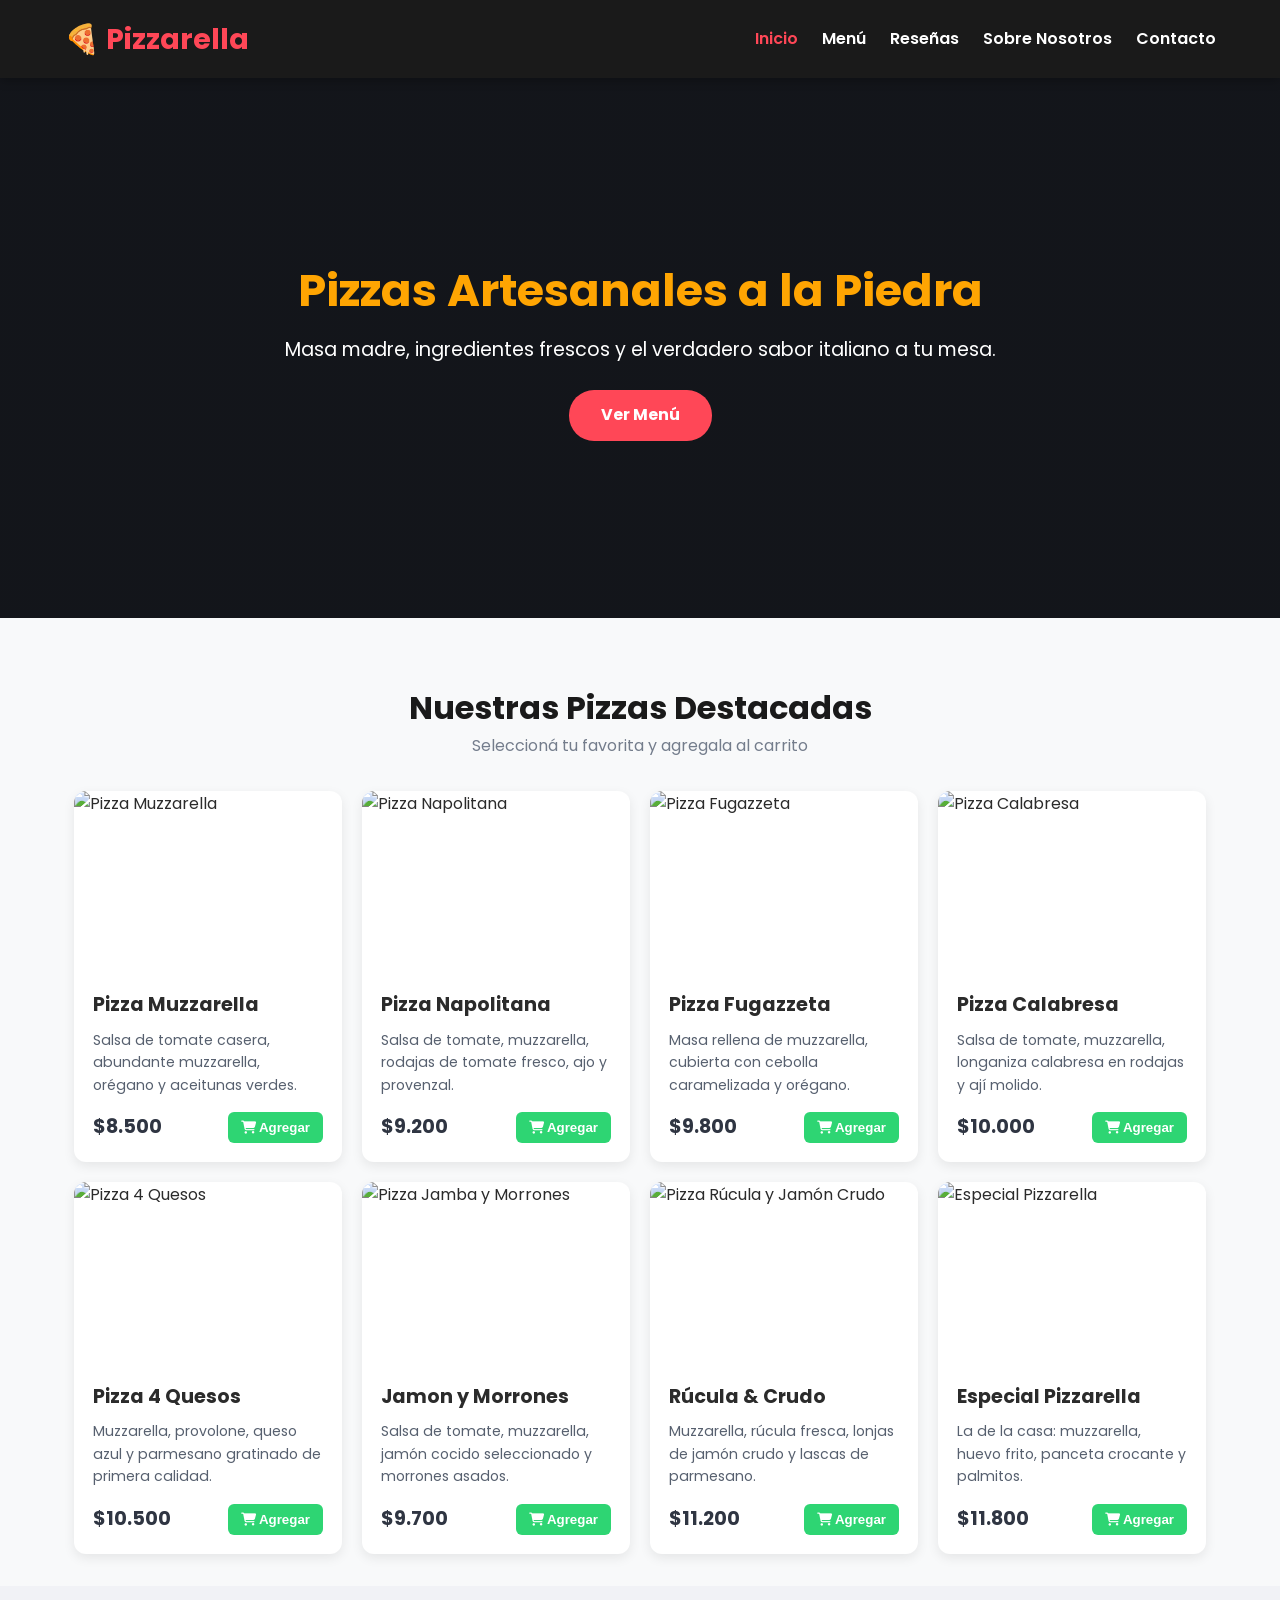
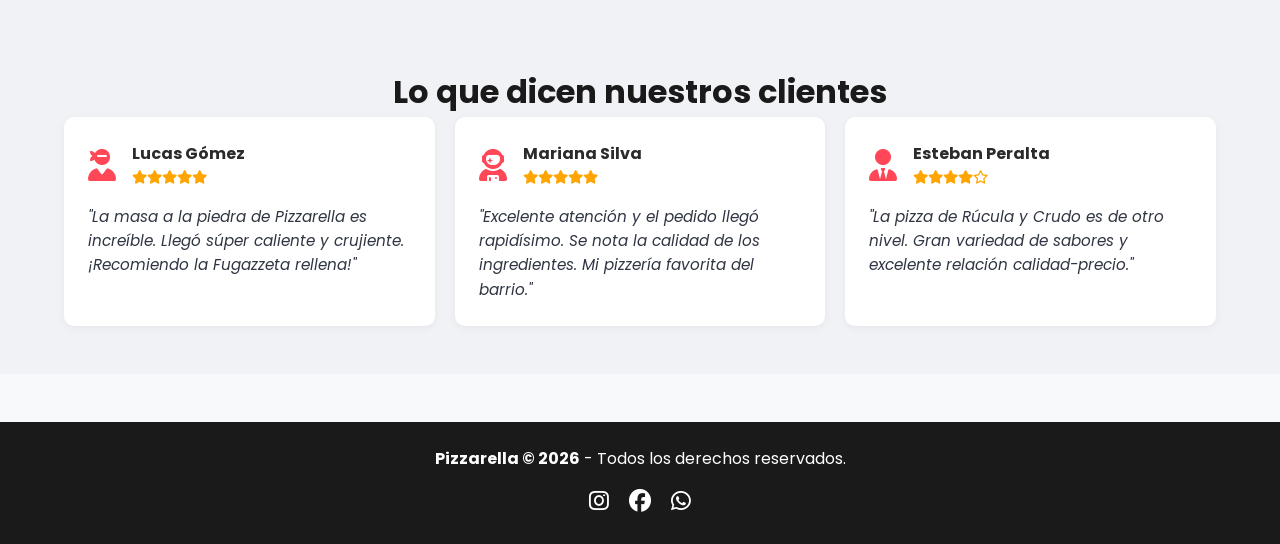
==== index.html @ 5d42120d "maquetado web e-commerce Pizzarella para Pre-Entrega Implementación de estructura principal, estilos" ====
<!doctype html>
<html lang="es">
  <head>
    <meta charset="UTF-8" />
    <meta name="viewport" content="width=device-width, initial-scale=1.0" />
    <title>Pizzarella | Las mejores pizzas artesanales</title>

    <!-- FUENTES DE GOOGLE FONTS -->
    <link rel="preconnect" href="https://fonts.googleapis.com" />
    <link rel="preconnect" href="https://fonts.gstatic.com" crossorigin />
    <link
      href="https://fonts.googleapis.com/css2?family=Poppins:wght@300;400;600;700&display=swap"
      rel="stylesheet"
    />

    <!-- ICONOS DE FONT AWESOME -->
    <link
      rel="stylesheet"
      href="https://cdnjs.cloudflare.com/ajax/libs/font-awesome/6.4.0/css/all.min.css"
    />

    <!-- ARCHIVO CSS EXTERNO -->
    <link rel="stylesheet" href="css/styles.css" />
  </head>
  <body>
    <!-- ========================================== -->
    <!-- ENCABEZADO Y NAVEGACIÓN PRINCIPAL          -->
    <!-- ========================================== -->
    <header class="header">
      <div class="header__logo-container">
        <a href="index.html" class="header__logo">🍕 Pizzarella</a>
      </div>
      <nav class="nav">
        <ul class="nav__list">
          <li class="nav__item">
            <a href="index.html" class="nav__link active">Inicio</a>
          </li>
          <li class="nav__item"><a href="#menu" class="nav__link">Menú</a></li>
          <li class="nav__item">
            <a href="#resenas" class="nav__link">Reseñas</a>
          </li>
          <li class="nav__item">
            <a href="pages/sobreNosotros.html" class="nav__link"
              >Sobre Nosotros</a
            >
          </li>
          <li class="nav__item">
            <a href="pages/contacto.html" class="nav__link">Contacto</a>
          </li>
        </ul>
      </nav>
    </header>

    <!-- ========================================== -->
    <!-- SECCIÓN HERO / SECCIÓN DE BIENVENIDA       -->
    <!-- ========================================== -->
    <section class="hero">
      <div class="hero__content">
        <h1 class="hero__title">Pizzas Artesanales a la Piedra</h1>
        <p class="hero__subtitle">
          Masa madre, ingredientes frescos y el verdadero sabor italiano a tu
          mesa.
        </p>
        <a href="#menu" class="hero__btn">Ver Menú</a>
      </div>
    </section>

    <!-- ========================================== -->
    <!-- SECCIÓN CONTENIDO PRINCIPAL (MAIN)        -->
    <!-- ========================================== -->
    <main>
      <!-- SECCIÓN PRODUCTOS (FLEXBOX - 4 POR FILA EN DESKTOP) -->
      <section class="productos" id="menu">
        <h2 class="section-title">Nuestras Pizzas Destacadas</h2>
        <p class="section-subtitle">
          Seleccioná tu favorita y agregala al carrito
        </p>

        <div class="productos__container">
          <!-- CARD 1 -->
          <article class="card-producto">
            <img
              src="img/img1.jpg"
              alt="Pizza Muzzarella"
              class="card-producto__img"
            />
            <div class="card-producto__body">
              <h3 class="card-producto__titulo">Pizza Muzzarella</h3>
              <p class="card-producto__descripcion">
                Salsa de tomate casera, abundante muzzarella, orégano y
                aceitunas verdes.
              </p>
              <div class="card-producto__footer">
                <span class="card-producto__precio">$8.500</span>
                <button class="card-producto__btn">
                  <i class="fa-solid fa-cart-shopping"></i> Agregar
                </button>
              </div>
            </div>
          </article>

          <!-- CARD 2 -->
          <article class="card-producto">
            <img
              src="img/img2.jpg"
              alt="Pizza Napolitana"
              class="card-producto__img"
            />
            <div class="card-producto__body">
              <h3 class="card-producto__titulo">Pizza Napolitana</h3>
              <p class="card-producto__descripcion">
                Salsa de tomate, muzzarella, rodajas de tomate fresco, ajo y
                provenzal.
              </p>
              <div class="card-producto__footer">
                <span class="card-producto__precio">$9.200</span>
                <button class="card-producto__btn">
                  <i class="fa-solid fa-cart-shopping"></i> Agregar
                </button>
              </div>
            </div>
          </article>

          <!-- CARD 3 -->
          <article class="card-producto">
            <img
              src="img/img3.jpg"
              alt="Pizza Fugazzeta"
              class="card-producto__img"
            />
            <div class="card-producto__body">
              <h3 class="card-producto__titulo">Pizza Fugazzeta</h3>
              <p class="card-producto__descripcion">
                Masa rellena de muzzarella, cubierta con cebolla caramelizada y
                orégano.
              </p>
              <div class="card-producto__footer">
                <span class="card-producto__precio">$9.800</span>
                <button class="card-producto__btn">
                  <i class="fa-solid fa-cart-shopping"></i> Agregar
                </button>
              </div>
            </div>
          </article>

          <!-- CARD 4 -->
          <article class="card-producto">
            <img
              src="img/img4.jpg"
              alt="Pizza Calabresa"
              class="card-producto__img"
            />
            <div class="card-producto__body">
              <h3 class="card-producto__titulo">Pizza Calabresa</h3>
              <p class="card-producto__descripcion">
                Salsa de tomate, muzzarella, longaniza calabresa en rodajas y
                ají molido.
              </p>
              <div class="card-producto__footer">
                <span class="card-producto__precio">$10.000</span>
                <button class="card-producto__btn">
                  <i class="fa-solid fa-cart-shopping"></i> Agregar
                </button>
              </div>
            </div>
          </article>

          <!-- CARD 5 -->
          <article class="card-producto">
            <img
              src="img/img5.jpg"
              alt="Pizza 4 Quesos"
              class="card-producto__img"
            />
            <div class="card-producto__body">
              <h3 class="card-producto__titulo">Pizza 4 Quesos</h3>
              <p class="card-producto__descripcion">
                Muzzarella, provolone, queso azul y parmesano gratinado de
                primera calidad.
              </p>
              <div class="card-producto__footer">
                <span class="card-producto__precio">$10.500</span>
                <button class="card-producto__btn">
                  <i class="fa-solid fa-cart-shopping"></i> Agregar
                </button>
              </div>
            </div>
          </article>

          <!-- CARD 6 -->
          <article class="card-producto">
            <img
              src="img/img6.jpg"
              alt="Pizza Jamba y Morrones"
              class="card-producto__img"
            />
            <div class="card-producto__body">
              <h3 class="card-producto__titulo">Jamon y Morrones</h3>
              <p class="card-producto__descripcion">
                Salsa de tomate, muzzarella, jamón cocido seleccionado y
                morrones asados.
              </p>
              <div class="card-producto__footer">
                <span class="card-producto__precio">$9.700</span>
                <button class="card-producto__btn">
                  <i class="fa-solid fa-cart-shopping"></i> Agregar
                </button>
              </div>
            </div>
          </article>

          <!-- CARD 7 -->
          <article class="card-producto">
            <img
              src="img/img7.jpg"
              alt="Pizza Rúcula y Jamón Crudo"
              class="card-producto__img"
            />
            <div class="card-producto__body">
              <h3 class="card-producto__titulo">Rúcula & Crudo</h3>
              <p class="card-producto__descripcion">
                Muzzarella, rúcula fresca, lonjas de jamón crudo y lascas de
                parmesano.
              </p>
              <div class="card-producto__footer">
                <span class="card-producto__precio">$11.200</span>
                <button class="card-producto__btn">
                  <i class="fa-solid fa-cart-shopping"></i> Agregar
                </button>
              </div>
            </div>
          </article>

          <!-- CARD 8 -->
          <article class="card-producto">
            <img
              src="img/img8.jpg"
              alt="Especial Pizzarella"
              class="card-producto__img"
            />
            <div class="card-producto__body">
              <h3 class="card-producto__titulo">Especial Pizzarella</h3>
              <p class="card-producto__descripcion">
                La de la casa: muzzarella, huevo frito, panceta crocante y
                palmitos.
              </p>
              <div class="card-producto__footer">
                <span class="card-producto__precio">$11.800</span>
                <button class="card-producto__btn">
                  <i class="fa-solid fa-cart-shopping"></i> Agregar
                </button>
              </div>
            </div>
          </article>
        </div>
      </section>

      <!-- SECCIÓN RESEÑAS (CSS GRID) -->
      <section class="resenas" id="resenas">
        <h2 class="section-title">Lo que dicen nuestros clientes</h2>
        <div class="resenas__grid">
          <article class="card-resena">
            <div class="card-resena__header">
              <i class="fa-solid fa-user-ninja card-resena__avatar"></i>
              <div>
                <h4>Lucas Gómez</h4>
                <div class="card-resena__stars">
                  <i class="fa-solid fa-star"></i
                  ><i class="fa-solid fa-star"></i
                  ><i class="fa-solid fa-star"></i
                  ><i class="fa-solid fa-star"></i
                  ><i class="fa-solid fa-star"></i>
                </div>
              </div>
            </div>
            <p class="card-resena__texto">
              "La masa a la piedra de Pizzarella es increíble. Llegó súper
              caliente y crujiente. ¡Recomiendo la Fugazzeta rellena!"
            </p>
          </article>

          <article class="card-resena">
            <div class="card-resena__header">
              <i class="fa-solid fa-user-astronaut card-resena__avatar"></i>
              <div>
                <h4>Mariana Silva</h4>
                <div class="card-resena__stars">
                  <i class="fa-solid fa-star"></i
                  ><i class="fa-solid fa-star"></i
                  ><i class="fa-solid fa-star"></i
                  ><i class="fa-solid fa-star"></i
                  ><i class="fa-solid fa-star"></i>
                </div>
              </div>
            </div>
            <p class="card-resena__texto">
              "Excelente atención y el pedido llegó rapidísimo. Se nota la
              calidad de los ingredientes. Mi pizzería favorita del barrio."
            </p>
          </article>

          <article class="card-resena">
            <div class="card-resena__header">
              <i class="fa-solid fa-user-tie card-resena__avatar"></i>
              <div>
                <h4>Esteban Peralta</h4>
                <div class="card-resena__stars">
                  <i class="fa-solid fa-star"></i
                  ><i class="fa-solid fa-star"></i
                  ><i class="fa-solid fa-star"></i
                  ><i class="fa-solid fa-star"></i
                  ><i class="fa-regular fa-star"></i>
                </div>
              </div>
            </div>
            <p class="card-resena__texto">
              "La pizza de Rúcula y Crudo es de otro nivel. Gran variedad de
              sabores y excelente relación calidad-precio."
            </p>
          </article>
        </div>
      </section>
    </main>

    <!-- ========================================== -->
    <!-- PIE DE PÁGINA (FOOTER)                     -->
    <!-- ========================================== -->
    <footer class="footer">
      <div class="footer__content">
        <p>
          <strong>Pizzarella &copy; 2026</strong> - Todos los derechos
          reservados.
        </p>
        <div class="footer__socials">
          <a href="#"><i class="fa-brands fa-instagram"></i></a>
          <a href="#"><i class="fa-brands fa-facebook"></i></a>
          <a href="#"><i class="fa-brands fa-whatsapp"></i></a>
        </div>
      </div>
    </footer>

    <script src="js/script.js"></script>
  </body>
</html>
---- css/styles.css ----
/* ========================================================================== 
   1. RESET Y CONFIGURACIÓN GENERAL (CLASE 3 Y 4) 
   ========================================================================== */
* {
  margin: 0;
  padding: 0;
  box-sizing: border-box; /* Incluye padding y border en el tamaño total */
}

body {
  font-family: "Poppins", sans-serif;
  background-color: #f8f9fa;
  color: #2b2b2b;
  line-height: 1.6;
}

/* ========================================================================== 
   2. ENCABEZADO Y BARRA DE NAVEGACIÓN - FLEXBOX (CLASE 6) 
   ========================================================================== */
.header {
  background-color: #1a1a1a;
  display: flex; /* Flexbox para alinear logo y menú en la misma fila */
  justify-content: space-between; /* Logo a la izquierda, menú a la derecha */
  align-items: center; /* Alineación vertical al centro */
  padding: 1rem 5%;
  position: sticky; /* Cabecera fija al hacer scroll (Clase 5) */
  top: 0;
  z-index: 1000;
  box-shadow: 0 2px 10px rgba(0, 0, 0, 0.3);
}

.header__logo {
  color: #ff4757;
  font-size: 1.8rem;
  font-weight: 700;
  text-decoration: none;
}

.nav__list {
  display: flex; /* Flexbox para alinear los ítems de lista horizontalmente */
  list-style: none; /* Quita los puntos/viñetas por defecto */
  gap: 1.5rem; /* Espaciado uniforme entre botones */
}

.nav__link {
  color: #ffffff;
  text-decoration: none; /* Quita el subrayado de los enlaces */
  font-weight: 600;
  white-space: nowrap; /* Evita que el texto de enlaces largos se parta en dos renglones */
  transition: color 0.3s ease;
}

.nav__link:hover,
.nav__link.active {
  color: #ff4757; /* Cambia de color al pasar el cursor o al estar activo */
}

/* ========================================================================== 
   3. SECCIÓN HERO / BANNER PRINCIPAL (CLASE 5 Y 6) 
   ========================================================================== */
.hero {
  background: linear-gradient(rgba(0, 0, 0, 0.6), rgba(0, 0, 0, 0.6)), #2f3542;
  height: 60vh;
  display: flex;
  justify-content: center;
  align-items: center;
  text-align: center;
  color: #ffffff;
  padding: 0 1rem;
}

.hero__title {
  font-size: 2.8rem;
  color: #ffa502;
  margin-bottom: 0.5rem;
}

.hero__subtitle {
  font-size: 1.2rem;
  margin-bottom: 1.5rem;
}

.hero__btn {
  display: inline-block;
  background-color: #ff4757;
  color: #ffffff;
  padding: 0.8rem 2rem;
  text-decoration: none;
  border-radius: 25px;
  font-weight: bold;
  transition: background 0.3s ease;
}

.hero__btn:hover {
  background-color: #e84118;
}

/* ========================================================================== 
   4. TÍTULOS Y CONTENEDORES GENERALES 
   ========================================================================== */
.section-title {
  text-align: center;
  font-size: 2rem;
  color: #1a1a1a;
  margin-top: 2rem;
}

.section-subtitle {
  text-align: center;
  color: #747d8c;
  margin-bottom: 2rem;
}

.page-container {
  max-width: 1200px;
  margin: 2rem auto;
  padding: 0 1rem;
}

/* ========================================================================== 
   5. SECCIÓN PRODUCTOS - FLEXBOX 4 CARDS POR FILA EN DESKTOP (CLASE 6) 
   ========================================================================== */
.productos {
  padding: 2rem 5%;
}

.productos__container {
  display: flex;
  flex-wrap: wrap; /* Permite que las tarjetas bajen si no entran en la fila */
  gap: 20px;
  justify-content: center;
}

.card-producto {
  background-color: #ffffff;
  border-radius: 12px;
  overflow: hidden;
  box-shadow: 0 4px 12px rgba(0, 0, 0, 0.08);
  display: flex;
  flex-direction: column; /* Cálculo para mostrar exactamente 4 elementos por fila restando los gaps */
  flex: 1 1 calc(25% - 20px);
  max-width: calc(25% - 20px);
  transition: transform 0.3s ease;
}

.card-producto:hover {
  transform: translateY(-5px);
}

.card-producto__img {
  width: 100%;
  height: 180px;
  object-fit: cover;
}

.card-producto__body {
  padding: 1.2rem;
  display: flex;
  flex-direction: column;
  flex-grow: 1;
}

.card-producto__titulo {
  font-size: 1.2rem;
  margin-bottom: 0.5rem;
}

.card-producto__descripcion {
  font-size: 0.88rem;
  color: #57606f;
  margin-bottom: 1rem;
  flex-grow: 1;
}

.card-producto__footer {
  display: flex;
  justify-content: space-between;
  align-items: center;
}

.card-producto__precio {
  font-size: 1.2rem;
  font-weight: 700;
  color: #2f3542;
}

.card-producto__btn {
  background-color: #2ed573;
  color: #ffffff;
  border: none;
  padding: 0.5rem 0.8rem;
  border-radius: 6px;
  cursor: pointer;
  font-weight: 600;
  transition: background 0.3s ease;
}

.card-producto__btn:hover {
  background-color: #26af5f;
}

/* ========================================================================== 
   6. SECCIÓN RESEÑAS - CSS GRID (CLASE 6) 
   ========================================================================== */
.resenas {
  background-color: #f1f2f6;
  padding: 3rem 5%;
}

.resenas__grid {
  display: grid;
  grid-template-columns: repeat(3, 1fr); /* 3 columnas de igual ancho */
  gap: 20px;
  max-width: 1200px;
  margin: 0 auto;
}

.card-resena {
  background-color: #ffffff;
  padding: 1.5rem;
  border-radius: 10px;
  box-shadow: 0 2px 8px rgba(0, 0, 0, 0.05);
}

.card-resena__header {
  display: flex;
  align-items: center;
  gap: 1rem;
  margin-bottom: 1rem;
}

.card-resena__avatar {
  font-size: 2rem;
  color: #ff4757;
}

.card-resena__stars {
  color: #ffa502;
  font-size: 0.85rem;
}

.card-resena__texto {
  font-style: italic;
  font-size: 0.95rem;
  color: #2f3542;
}

/* ========================================================================== 
   7. FORMULARIO Y UBICACIÓN (CLASE 4) 
   ========================================================================== */
.contacto__form {
  background: #ffffff;
  padding: 2rem;
  border-radius: 12px;
  max-width: 600px;
  margin: 0 auto 2rem auto;
  box-shadow: 0 4px 15px rgba(0, 0, 0, 0.05);
}

.form-group {
  margin-bottom: 1.2rem;
}

.form-group label {
  display: block;
  margin-bottom: 0.4rem;
  font-weight: 600;
}

.form-group input,
.form-group textarea {
  width: 100%;
  padding: 0.8rem;
  border: 1px solid #ced6e0;
  border-radius: 6px;
  font-family: inherit;
}

.btn-submit {
  background-color: #ff4757;
  color: #ffffff;
  border: none;
  width: 100%;
  padding: 0.9rem;
  border-radius: 6px;
  font-size: 1rem;
  font-weight: bold;
  cursor: pointer;
}

.ubicacion {
  text-align: center;
  margin-top: 2rem;
}

/* ========================================================================== 
   8. SOBRE NOSOTROS Y MULTIMEDIA (CLASE 2 Y 6) 
   ========================================================================== */
.historia__grid {
  display: flex;
  gap: 20px;
  margin-top: 2rem;
}

.card-info {
  background: #ffffff;
  padding: 1.5rem;
  border-radius: 8px;
  text-align: center;
  flex: 1;
  box-shadow: 0 2px 8px rgba(0, 0, 0, 0.05);
}

.card-info__icon {
  font-size: 2rem;
  color: #ffa502;
  margin-bottom: 0.5rem;
}

.video-wrapper {
  display: flex;
  justify-content: center;
  margin-top: 1.5rem;
}

/* ========================================================================== 
   9. PIE DE PÁGINA (FOOTER) (CLASE 1 Y 3) 
   ========================================================================== */
.footer {
  background-color: #1a1a1a;
  color: #ffffff;
  text-align: center;
  padding: 1.5rem;
  margin-top: 3rem;
}

.footer__socials {
  margin-top: 0.8rem;
}

.footer__socials a {
  color: #ffffff;
  font-size: 1.4rem;
  margin: 0 0.5rem;
  transition: color 0.3s;
}

.footer__socials a:hover {
  color: #ff4757;
}

/* ========================================================================== 
   10. MEDIA QUERIES - DISEÑO RESPONSIVO (CLASE 7) 
   ========================================================================== */

/* Tablets / Pantallas medianas (hasta 992px) */
@media (max-width: 992px) {
  .card-producto {
    flex: 1 1 calc(50% - 20px); /* 2 cards por fila */
    max-width: calc(50% - 20px);
  }

  .resenas__grid {
    grid-template-columns: repeat(2, 1fr); /* 2 columnas en reseñas */
  }

  .historia__grid {
    flex-direction: column;
  }
}

/* Celulares / Pantallas pequeñas (hasta 600px) - CORREGIDO */
@media (max-width: 600px) {
  /* El header cambia de fila a columna */
  .header {
    flex-direction: column;
    gap: 1rem;
    padding: 1rem;
  }

  /* La lista del menú se ordena verticalmente centrada */
  .nav__list {
    flex-direction: column;
    align-items: center;
    gap: 0.8rem;
  }

  .hero__title {
    font-size: 2rem;
  }

  /* Cards a 1 por fila llenando el ancho */
  .card-producto {
    flex: 1 1 100%;
    max-width: 100%;
  }

  /* Reseñas a 1 columna */
  .resenas__grid {
    grid-template-columns: 1fr;
  }

  /* Ajuste responsivo de video/iframe */
  .video-wrapper iframe {
    width: 100%;
    height: 220px;
  }
}
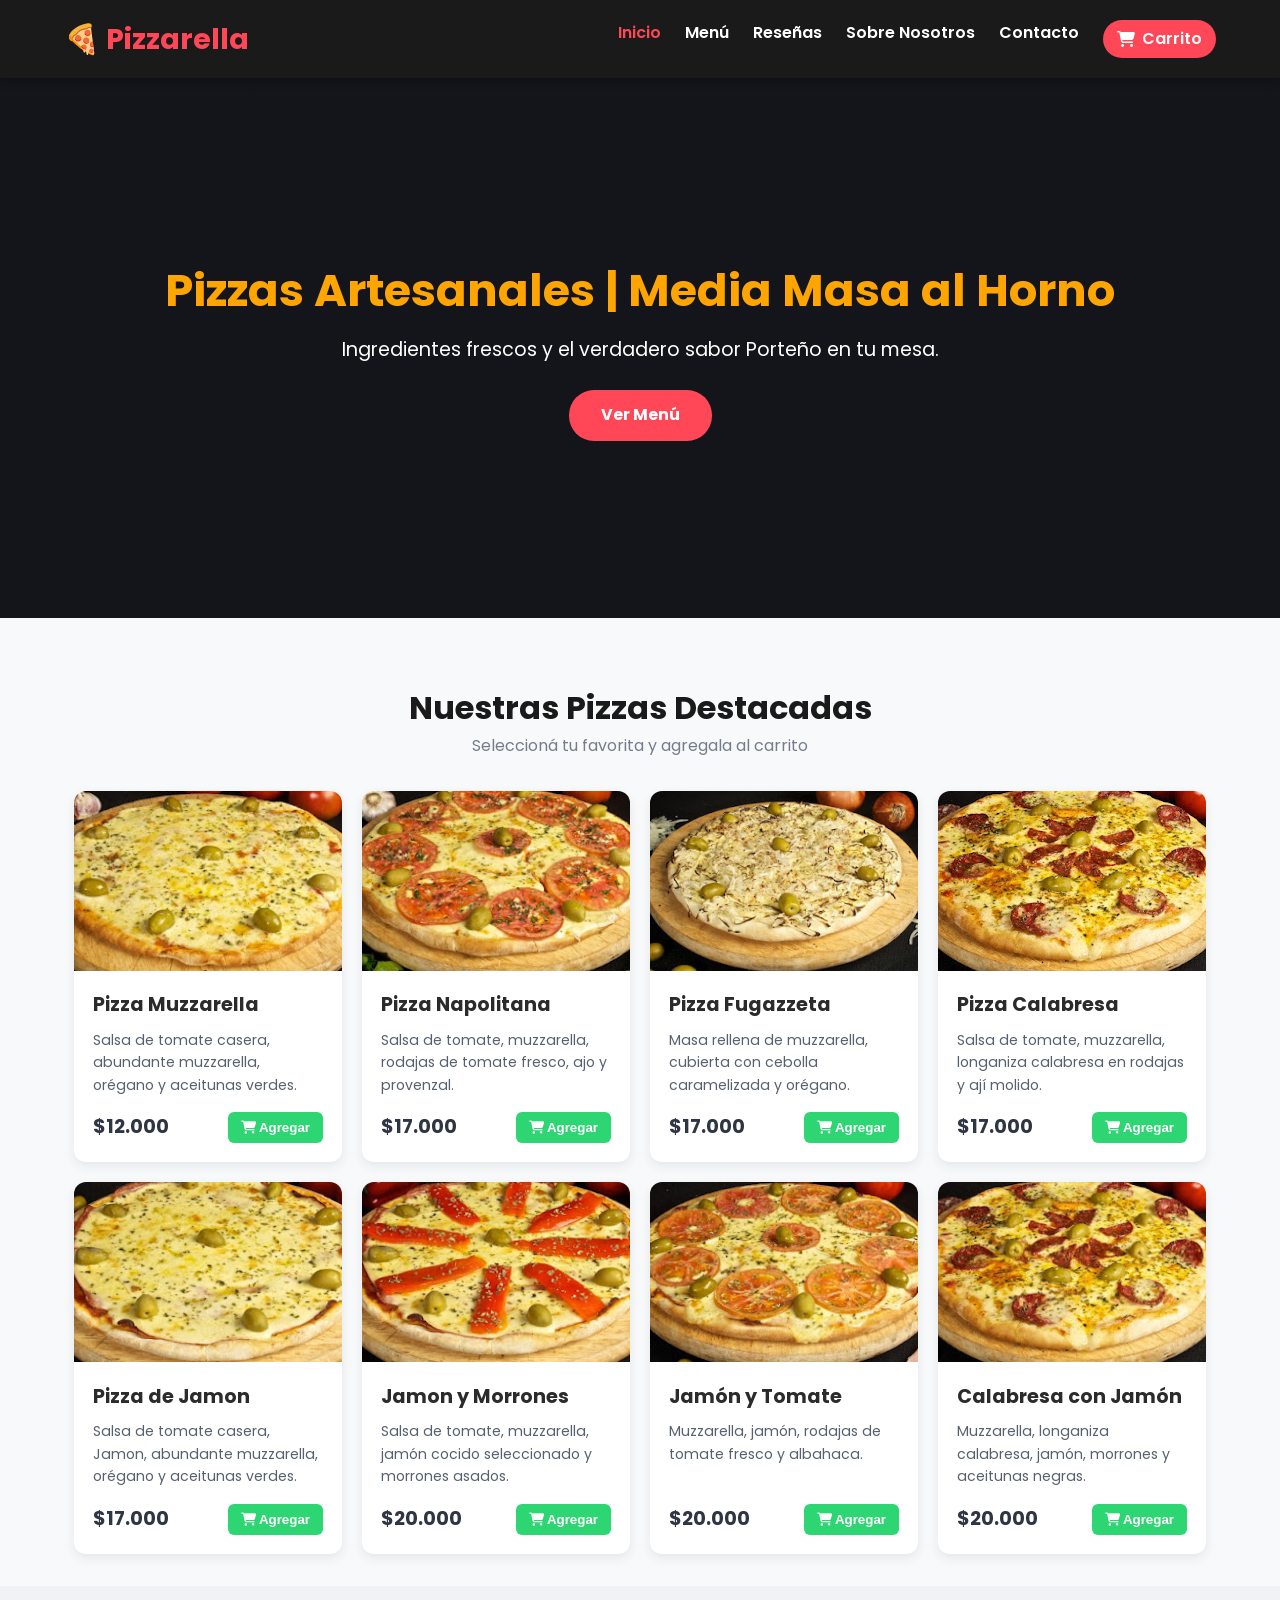
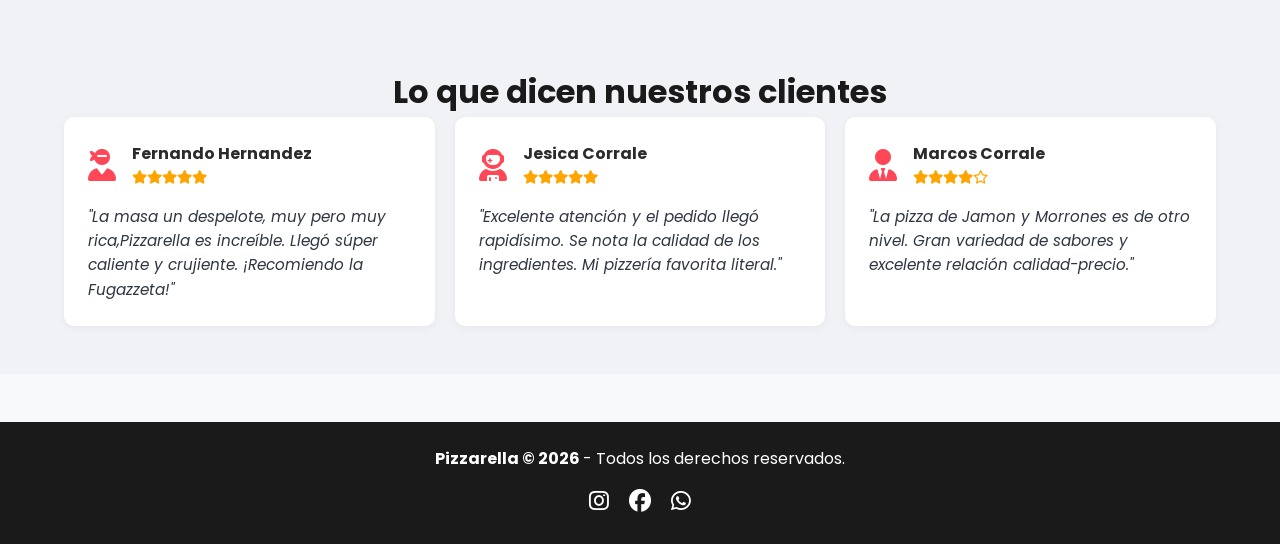
==== commit ee34d889: "incorporacion de multimedia y ajustes responsivos en video y menu - Agregados archivos de imagen (lo" ====
--- a/index.html
+++ b/index.html
@@ -3,7 +3,7 @@
   <head>
     <meta charset="UTF-8" />
     <meta name="viewport" content="width=device-width, initial-scale=1.0" />
-    <title>Pizzarella | Las mejores pizzas artesanales</title>
+    <title>Pizzarella | Las mejores pizzas artesanales de Barracas!</title>
 
     <!-- FUENTES DE GOOGLE FONTS -->
     <link rel="preconnect" href="https://fonts.googleapis.com" />
@@ -23,9 +23,8 @@
     <link rel="stylesheet" href="css/styles.css" />
   </head>
   <body>
-    <!-- ========================================== -->
     <!-- ENCABEZADO Y NAVEGACIÓN PRINCIPAL          -->
-    <!-- ========================================== -->
+
     <header class="header">
       <div class="header__logo-container">
         <a href="index.html" class="header__logo">🍕 Pizzarella</a>
@@ -47,27 +46,30 @@
           <li class="nav__item">
             <a href="pages/contacto.html" class="nav__link">Contacto</a>
           </li>
+          <!-- BOTÓN DE CARRITO DESTACADO -->
+          <li class="nav__item">
+            <a href="#" class="nav__link nav__link--cart">
+              <i class="fa-solid fa-cart-shopping"></i> Carrito
+            </a>
+          </li>
         </ul>
       </nav>
     </header>
 
-    <!-- ========================================== -->
     <!-- SECCIÓN HERO / SECCIÓN DE BIENVENIDA       -->
-    <!-- ========================================== -->
+
     <section class="hero">
       <div class="hero__content">
-        <h1 class="hero__title">Pizzas Artesanales a la Piedra</h1>
+        <h1 class="hero__title">Pizzas Artesanales | Media Masa al Horno</h1>
         <p class="hero__subtitle">
-          Masa madre, ingredientes frescos y el verdadero sabor italiano a tu
-          mesa.
+          Ingredientes frescos y el verdadero sabor Porteño en tu mesa.
         </p>
         <a href="#menu" class="hero__btn">Ver Menú</a>
       </div>
     </section>
 
-    <!-- ========================================== -->
     <!-- SECCIÓN CONTENIDO PRINCIPAL (MAIN)        -->
-    <!-- ========================================== -->
+
     <main>
       <!-- SECCIÓN PRODUCTOS (FLEXBOX - 4 POR FILA EN DESKTOP) -->
       <section class="productos" id="menu">
@@ -77,10 +79,10 @@
         </p>
 
         <div class="productos__container">
-          <!-- CARD 1 -->
-          <article class="card-producto">
-            <img
-              src="img/img1.jpg"
+          <!--CARD 1-->
+          <article class="card-producto">
+            <img
+              src="img/muzza.jpg"
               alt="Pizza Muzzarella"
               class="card-producto__img"
             />
@@ -91,18 +93,18 @@
                 aceitunas verdes.
               </p>
               <div class="card-producto__footer">
-                <span class="card-producto__precio">$8.500</span>
-                <button class="card-producto__btn">
-                  <i class="fa-solid fa-cart-shopping"></i> Agregar
-                </button>
-              </div>
-            </div>
-          </article>
-
-          <!-- CARD 2 -->
-          <article class="card-producto">
-            <img
-              src="img/img2.jpg"
+                <span class="card-producto__precio">$12.000</span>
+                <button class="card-producto__btn">
+                  <i class="fa-solid fa-cart-shopping"></i> Agregar
+                </button>
+              </div>
+            </div>
+          </article>
+
+          <!-- CARD 2-->
+          <article class="card-producto">
+            <img
+              src="img/napolitana.jpg"
               alt="Pizza Napolitana"
               class="card-producto__img"
             />
@@ -113,7 +115,7 @@
                 provenzal.
               </p>
               <div class="card-producto__footer">
-                <span class="card-producto__precio">$9.200</span>
+                <span class="card-producto__precio">$17.000</span>
                 <button class="card-producto__btn">
                   <i class="fa-solid fa-cart-shopping"></i> Agregar
                 </button>
@@ -124,7 +126,7 @@
           <!-- CARD 3 -->
           <article class="card-producto">
             <img
-              src="img/img3.jpg"
+              src="img/fugazeta.jpg"
               alt="Pizza Fugazzeta"
               class="card-producto__img"
             />
@@ -135,7 +137,7 @@
                 orégano.
               </p>
               <div class="card-producto__footer">
-                <span class="card-producto__precio">$9.800</span>
+                <span class="card-producto__precio">$17.000</span>
                 <button class="card-producto__btn">
                   <i class="fa-solid fa-cart-shopping"></i> Agregar
                 </button>
@@ -146,7 +148,7 @@
           <!-- CARD 4 -->
           <article class="card-producto">
             <img
-              src="img/img4.jpg"
+              src="img/calabresa.jpg"
               alt="Pizza Calabresa"
               class="card-producto__img"
             />
@@ -157,7 +159,7 @@
                 ají molido.
               </p>
               <div class="card-producto__footer">
-                <span class="card-producto__precio">$10.000</span>
+                <span class="card-producto__precio">$17.000</span>
                 <button class="card-producto__btn">
                   <i class="fa-solid fa-cart-shopping"></i> Agregar
                 </button>
@@ -168,18 +170,18 @@
           <!-- CARD 5 -->
           <article class="card-producto">
             <img
-              src="img/img5.jpg"
-              alt="Pizza 4 Quesos"
-              class="card-producto__img"
-            />
-            <div class="card-producto__body">
-              <h3 class="card-producto__titulo">Pizza 4 Quesos</h3>
-              <p class="card-producto__descripcion">
-                Muzzarella, provolone, queso azul y parmesano gratinado de
-                primera calidad.
-              </p>
-              <div class="card-producto__footer">
-                <span class="card-producto__precio">$10.500</span>
+              src="img/muzzarella_c_jamon.jpg"
+              alt="Pizza de Jamon"
+              class="card-producto__img"
+            />
+            <div class="card-producto__body">
+              <h3 class="card-producto__titulo">Pizza de Jamon</h3>
+              <p class="card-producto__descripcion">
+                Salsa de tomate casera, Jamon, abundante muzzarella, orégano y
+                aceitunas verdes.
+              </p>
+              <div class="card-producto__footer">
+                <span class="card-producto__precio">$17.000</span>
                 <button class="card-producto__btn">
                   <i class="fa-solid fa-cart-shopping"></i> Agregar
                 </button>
@@ -190,7 +192,7 @@
           <!-- CARD 6 -->
           <article class="card-producto">
             <img
-              src="img/img6.jpg"
+              src="img/jamon_y_morrones.jpg"
               alt="Pizza Jamba y Morrones"
               class="card-producto__img"
             />
@@ -201,7 +203,7 @@
                 morrones asados.
               </p>
               <div class="card-producto__footer">
-                <span class="card-producto__precio">$9.700</span>
+                <span class="card-producto__precio">$20.000</span>
                 <button class="card-producto__btn">
                   <i class="fa-solid fa-cart-shopping"></i> Agregar
                 </button>
@@ -212,18 +214,17 @@
           <!-- CARD 7 -->
           <article class="card-producto">
             <img
-              src="img/img7.jpg"
-              alt="Pizza Rúcula y Jamón Crudo"
-              class="card-producto__img"
-            />
-            <div class="card-producto__body">
-              <h3 class="card-producto__titulo">Rúcula & Crudo</h3>
-              <p class="card-producto__descripcion">
-                Muzzarella, rúcula fresca, lonjas de jamón crudo y lascas de
-                parmesano.
-              </p>
-              <div class="card-producto__footer">
-                <span class="card-producto__precio">$11.200</span>
+              src="img/jamon_y_tomates.jpg"
+              alt="Jamón  y Tomate"
+              class="card-producto__img"
+            />
+            <div class="card-producto__body">
+              <h3 class="card-producto__titulo">Jamón y Tomate</h3>
+              <p class="card-producto__descripcion">
+                Muzzarella, jamón, rodajas de tomate fresco y albahaca.
+              </p>
+              <div class="card-producto__footer">
+                <span class="card-producto__precio">$20.000</span>
                 <button class="card-producto__btn">
                   <i class="fa-solid fa-cart-shopping"></i> Agregar
                 </button>
@@ -234,18 +235,18 @@
           <!-- CARD 8 -->
           <article class="card-producto">
             <img
-              src="img/img8.jpg"
-              alt="Especial Pizzarella"
-              class="card-producto__img"
-            />
-            <div class="card-producto__body">
-              <h3 class="card-producto__titulo">Especial Pizzarella</h3>
-              <p class="card-producto__descripcion">
-                La de la casa: muzzarella, huevo frito, panceta crocante y
-                palmitos.
-              </p>
-              <div class="card-producto__footer">
-                <span class="card-producto__precio">$11.800</span>
+              src="img/calabreza_c_jamon.jpg"
+              alt="Calabresa con jamon"
+              class="card-producto__img"
+            />
+            <div class="card-producto__body">
+              <h3 class="card-producto__titulo">Calabresa con Jamón</h3>
+              <p class="card-producto__descripcion">
+                Muzzarella, longaniza calabresa, jamón, morrones y aceitunas
+                negras.
+              </p>
+              <div class="card-producto__footer">
+                <span class="card-producto__precio">$20.000</span>
                 <button class="card-producto__btn">
                   <i class="fa-solid fa-cart-shopping"></i> Agregar
                 </button>
@@ -263,7 +264,7 @@
             <div class="card-resena__header">
               <i class="fa-solid fa-user-ninja card-resena__avatar"></i>
               <div>
-                <h4>Lucas Gómez</h4>
+                <h4>Fernando Hernandez</h4>
                 <div class="card-resena__stars">
                   <i class="fa-solid fa-star"></i
                   ><i class="fa-solid fa-star"></i
@@ -274,8 +275,8 @@
               </div>
             </div>
             <p class="card-resena__texto">
-              "La masa a la piedra de Pizzarella es increíble. Llegó súper
-              caliente y crujiente. ¡Recomiendo la Fugazzeta rellena!"
+              "La masa un despelote, muy pero muy rica,Pizzarella es increíble.
+              Llegó súper caliente y crujiente. ¡Recomiendo la Fugazzeta!"
             </p>
           </article>
 
@@ -283,7 +284,7 @@
             <div class="card-resena__header">
               <i class="fa-solid fa-user-astronaut card-resena__avatar"></i>
               <div>
-                <h4>Mariana Silva</h4>
+                <h4>Jesica Corrale</h4>
                 <div class="card-resena__stars">
                   <i class="fa-solid fa-star"></i
                   ><i class="fa-solid fa-star"></i
@@ -295,7 +296,7 @@
             </div>
             <p class="card-resena__texto">
               "Excelente atención y el pedido llegó rapidísimo. Se nota la
-              calidad de los ingredientes. Mi pizzería favorita del barrio."
+              calidad de los ingredientes. Mi pizzería favorita literal."
             </p>
           </article>
 
@@ -303,7 +304,7 @@
             <div class="card-resena__header">
               <i class="fa-solid fa-user-tie card-resena__avatar"></i>
               <div>
-                <h4>Esteban Peralta</h4>
+                <h4>Marcos Corrale</h4>
                 <div class="card-resena__stars">
                   <i class="fa-solid fa-star"></i
                   ><i class="fa-solid fa-star"></i
@@ -314,7 +315,7 @@
               </div>
             </div>
             <p class="card-resena__texto">
-              "La pizza de Rúcula y Crudo es de otro nivel. Gran variedad de
+              "La pizza de Jamon y Morrones es de otro nivel. Gran variedad de
               sabores y excelente relación calidad-precio."
             </p>
           </article>
@@ -322,13 +323,12 @@
       </section>
     </main>
 
-    <!-- ========================================== -->
     <!-- PIE DE PÁGINA (FOOTER)                     -->
-    <!-- ========================================== -->
+
     <footer class="footer">
       <div class="footer__content">
         <p>
-          <strong>Pizzarella &copy; 2026</strong> - Todos los derechos
+          <strong>Pizzarella &copy; 2026 </strong> - Todos los derechos
           reservados.
         </p>
         <div class="footer__socials">
--- a/css/styles.css
+++ b/css/styles.css
@@ -55,6 +55,22 @@
   color: #ff4757; /* Cambia de color al pasar el cursor o al estar activo */
 }
 
+/* Botón de Carrito en la barra de navegación */
+.nav__link--cart {
+  background-color: #ff4757;
+  padding: 0.4rem 0.9rem;
+  border-radius: 20px;
+  color: #ffffff !important;
+  display: inline-flex;
+  align-items: center;
+  gap: 0.4rem;
+  transition: background-color 0.3s ease;
+}
+
+.nav__link--cart:hover {
+  background-color: #e84118;
+}
+
 /* ========================================================================== 
    3. SECCIÓN HERO / BANNER PRINCIPAL (CLASE 5 Y 6) 
    ========================================================================== */
@@ -317,10 +333,20 @@
   margin-bottom: 0.5rem;
 }
 
+/* Contenedor del video en Flexbox */
 .video-wrapper {
   display: flex;
   justify-content: center;
   margin-top: 1.5rem;
+  width: 100%;
+}
+
+/* Regla para que el video responda al ancho de la pantalla */
+.video-responsive {
+  width: 100%; /* Ocupa el 100% del contenedor en pantallas chicas */
+  max-width: 640px; /* No supera los 640px en pantallas grandes (PC) */
+  height: auto; /* Mantiene la proporción original sin deformar el video */
+  border-radius: 8px; /* Borde redondeado */
 }
 
 /* ========================================================================== 
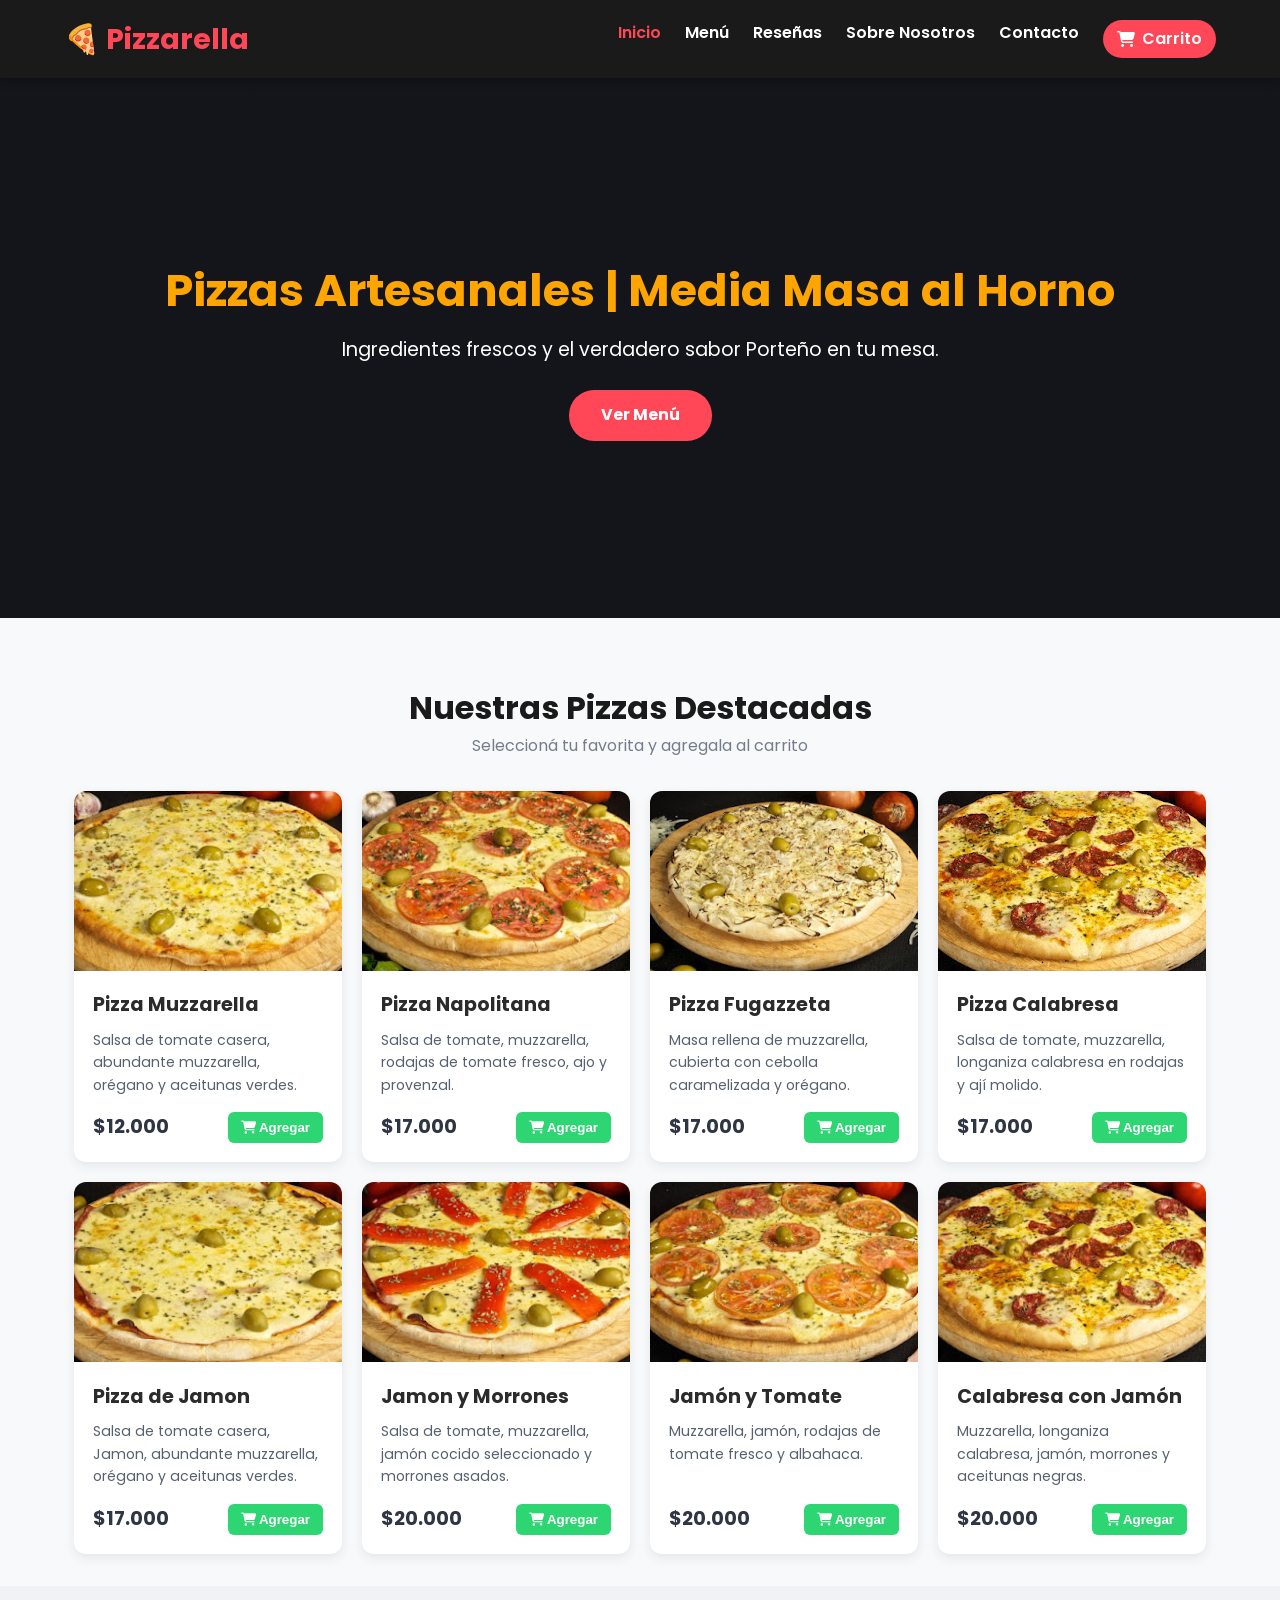
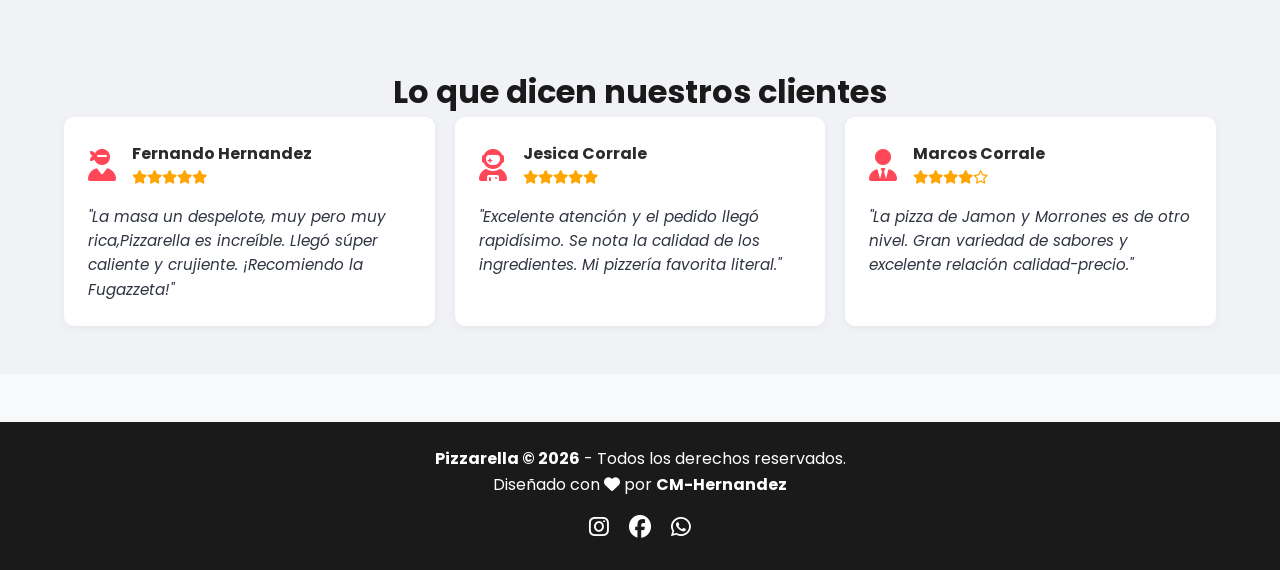
==== commit 542eafbb: "ajustes generales en vistas HTML, estilos y créditos del footer - Refinamiento de la estructura semá" ====
--- a/index.html
+++ b/index.html
@@ -23,7 +23,7 @@
     <link rel="stylesheet" href="css/styles.css" />
   </head>
   <body>
-    <!-- ENCABEZADO Y NAVEGACIÓN PRINCIPAL          -->
+    <!-- ENCABEZADO Y NAVEGACIÓN PRINCIPAL + LOGO CON EMOJI DE HTTPS://EMOJIPEDIA.ORG/PIZZA -->
 
     <header class="header">
       <div class="header__logo-container">
@@ -56,7 +56,7 @@
       </nav>
     </header>
 
-    <!-- SECCIÓN HERO / SECCIÓN DE BIENVENIDA       -->
+    <!-- SECCIÓN PRINCIPAL DE BIENVENIDA -->
 
     <section class="hero">
       <div class="hero__content">
@@ -71,7 +71,7 @@
     <!-- SECCIÓN CONTENIDO PRINCIPAL (MAIN)        -->
 
     <main>
-      <!-- SECCIÓN PRODUCTOS (FLEXBOX - 4 POR FILA EN DESKTOP) -->
+      <!-- SECCIÓN PRODUCTOS (FLEXBOX - 4 POR FILA EN PC DE ESCRITORIO) -->
       <section class="productos" id="menu">
         <h2 class="section-title">Nuestras Pizzas Destacadas</h2>
         <p class="section-subtitle">
@@ -323,14 +323,22 @@
       </section>
     </main>
 
-    <!-- PIE DE PÁGINA (FOOTER)                     -->
-
+    <!-- PIE DE PÁGINA (FOOTER) -->
     <footer class="footer">
       <div class="footer__content">
         <p>
-          <strong>Pizzarella &copy; 2026 </strong> - Todos los derechos
+          <strong>Pizzarella &copy; 2026</strong> - Todos los derechos
           reservados.
         </p>
+
+        <!-- CRÉDITO DE AUTOR -->
+        <p class="footer__author">
+          Diseñado con <i class="fa-solid fa-heart"></i> por
+          <a href="https://marce.com.ar" target="_blank"
+            ><strong>CM-Hernandez</strong></a
+          >
+        </p>
+
         <div class="footer__socials">
           <a href="#"><i class="fa-brands fa-instagram"></i></a>
           <a href="#"><i class="fa-brands fa-facebook"></i></a>
@@ -338,7 +346,5 @@
         </div>
       </div>
     </footer>
-
-    <script src="js/script.js"></script>
   </body>
 </html>
--- a/css/styles.css
+++ b/css/styles.css
@@ -374,6 +374,17 @@
 .footer__socials a:hover {
   color: #ff4757;
 }
+/* Estilo para el enlace con tu nombre */
+.footer__author a {
+  color: #ffffff;
+  text-decoration: none; /* Quita el subrayado azul por defecto */
+  transition: color 0.3s ease; /* Le da un efecto suave al cambiar de color */
+}
+
+/* Efecto al pasar el cursor sobre tu nombre */
+.footer__author a:hover {
+  color: #ff4757; /* Usa exactamente el mismo rojo del corazón */
+}
 
 /* ========================================================================== 
    10. MEDIA QUERIES - DISEÑO RESPONSIVO (CLASE 7) 
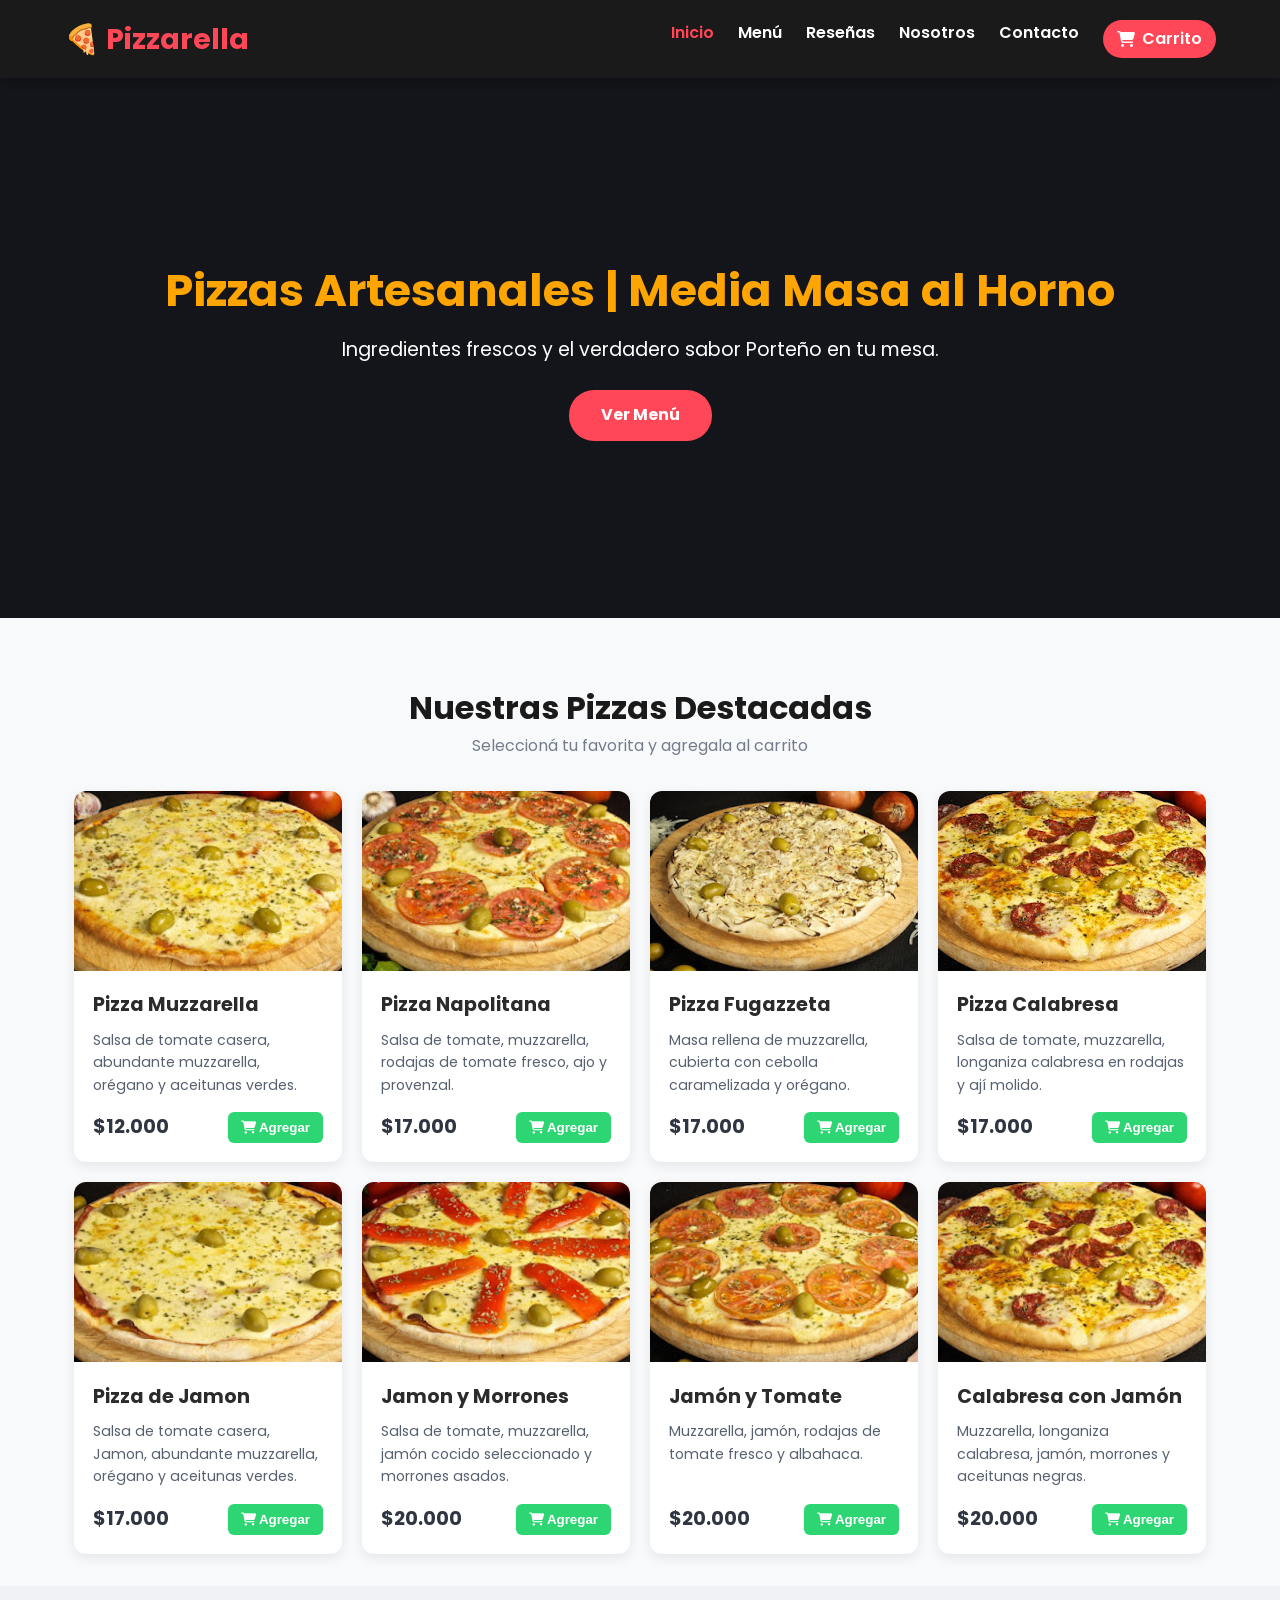
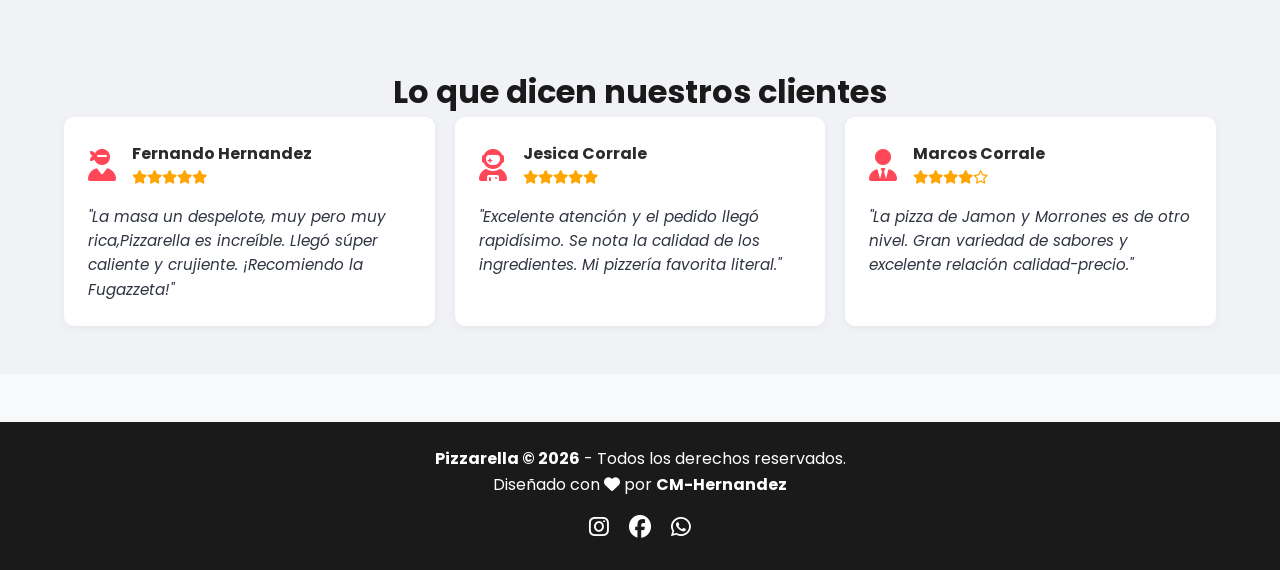
==== commit b4d8d45b: "Integra formulario de contacto con Formspree - Conecta el formulario de contacto con el endpoint de " ====
--- a/index.html
+++ b/index.html
@@ -39,9 +39,7 @@
             <a href="#resenas" class="nav__link">Reseñas</a>
           </li>
           <li class="nav__item">
-            <a href="pages/sobreNosotros.html" class="nav__link"
-              >Sobre Nosotros</a
-            >
+            <a href="pages/sobreNosotros.html" class="nav__link">Nosotros</a>
           </li>
           <li class="nav__item">
             <a href="pages/contacto.html" class="nav__link">Contacto</a>
@@ -334,7 +332,7 @@
         <!-- CRÉDITO DE AUTOR -->
         <p class="footer__author">
           Diseñado con <i class="fa-solid fa-heart"></i> por
-          <a href="https://marce.com.ar" target="_blank"
+          <a href="https://cmarceloh.github.io/" target="_blank"
             ><strong>CM-Hernandez</strong></a
           >
         </p>
--- a/css/styles.css
+++ b/css/styles.css
@@ -19,6 +19,7 @@
    ========================================================================== */
 .header {
   background-color: #1a1a1a;
+  width: 100%;
   display: flex; /* Flexbox para alinear logo y menú en la misma fila */
   justify-content: space-between; /* Logo a la izquierda, menú a la derecha */
   align-items: center; /* Alineación vertical al centro */
@@ -355,9 +356,14 @@
 .footer {
   background-color: #1a1a1a;
   color: #ffffff;
+  width: 100%;
   text-align: center;
   padding: 1.5rem;
   margin-top: 3rem;
+}
+
+.footer__content {
+  overflow-wrap: anywhere;
 }
 
 .footer__socials {
@@ -406,12 +412,27 @@
   }
 }
 
+@media (max-width: 860px) {
+  .header {
+    flex-direction: column;
+    gap: 0.8rem;
+  }
+
+  .nav {
+    width: 100%;
+  }
+
+  .nav__list {
+    flex-wrap: wrap;
+    justify-content: center;
+    gap: 0.8rem 1.2rem;
+  }
+}
+
 /* Celulares / Pantallas pequeñas (hasta 600px) - CORREGIDO */
 @media (max-width: 600px) {
   /* El header cambia de fila a columna */
   .header {
-    flex-direction: column;
-    gap: 1rem;
     padding: 1rem;
   }
 
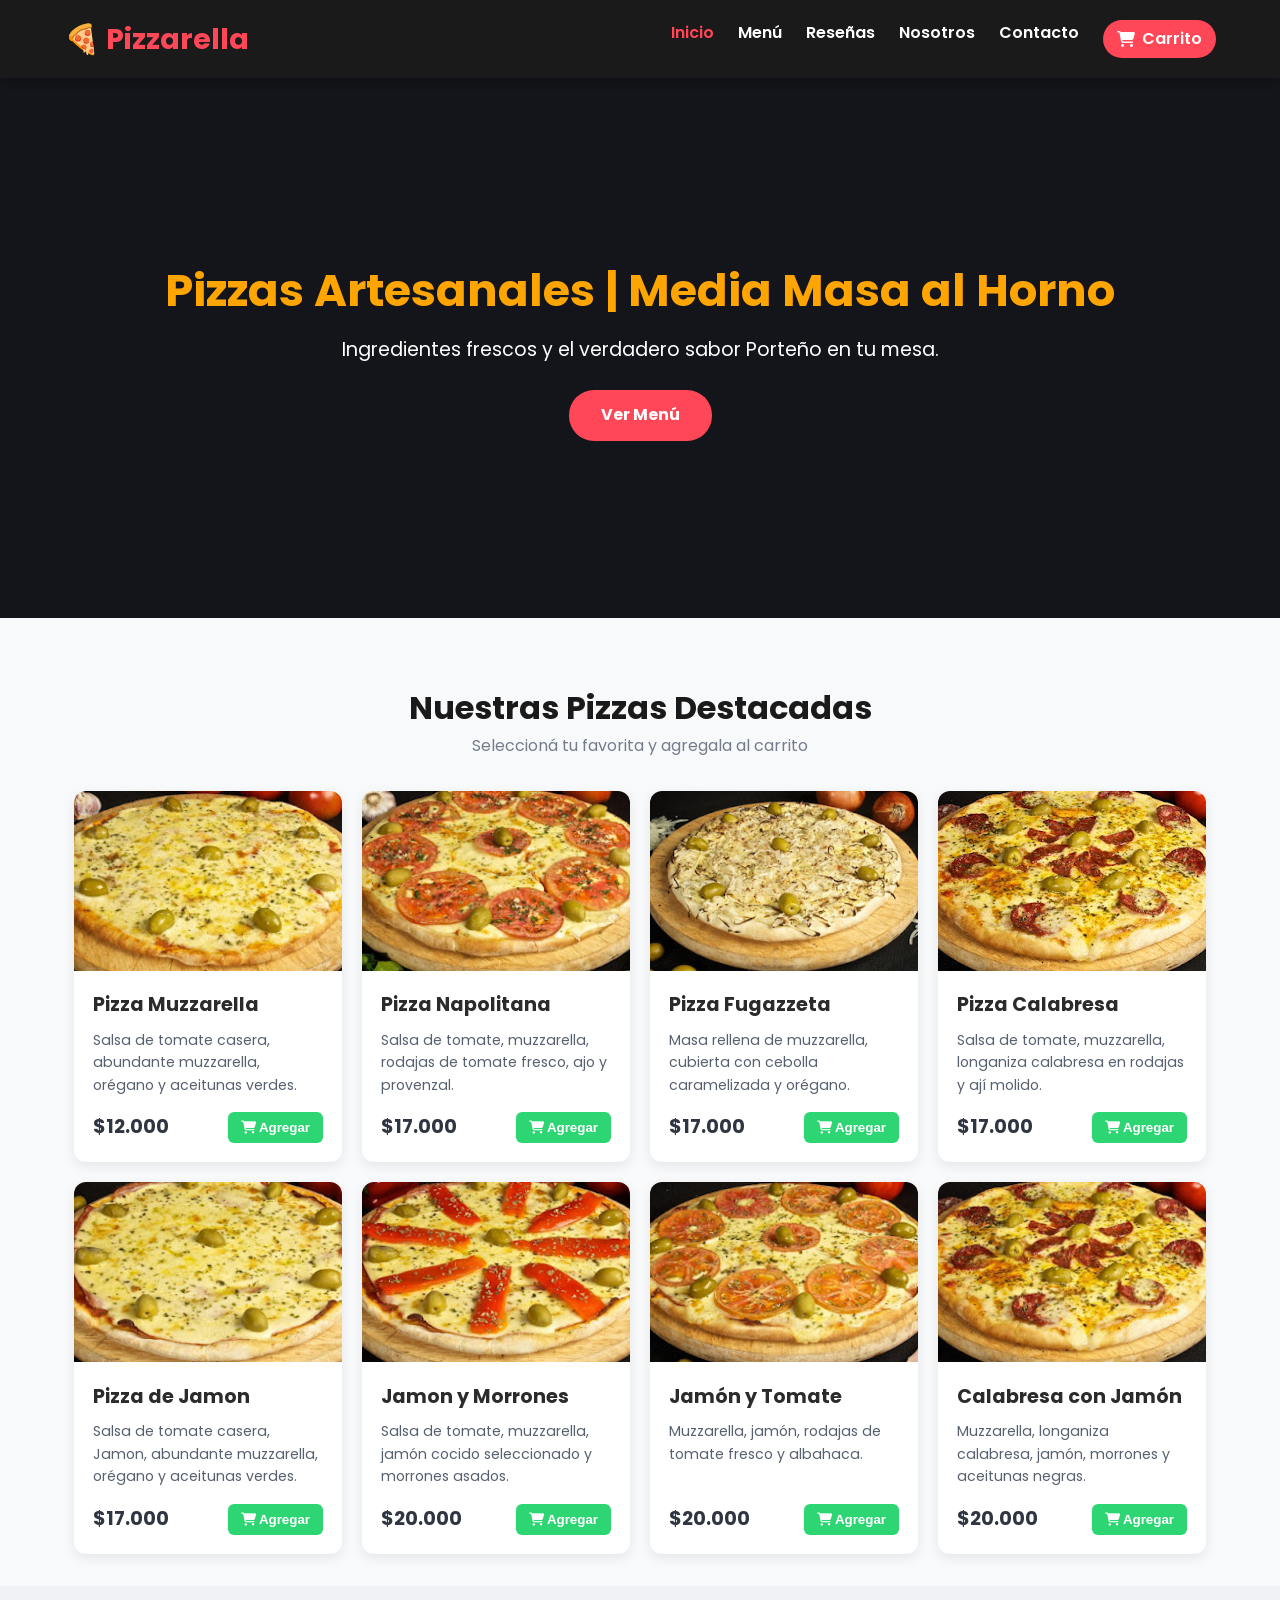
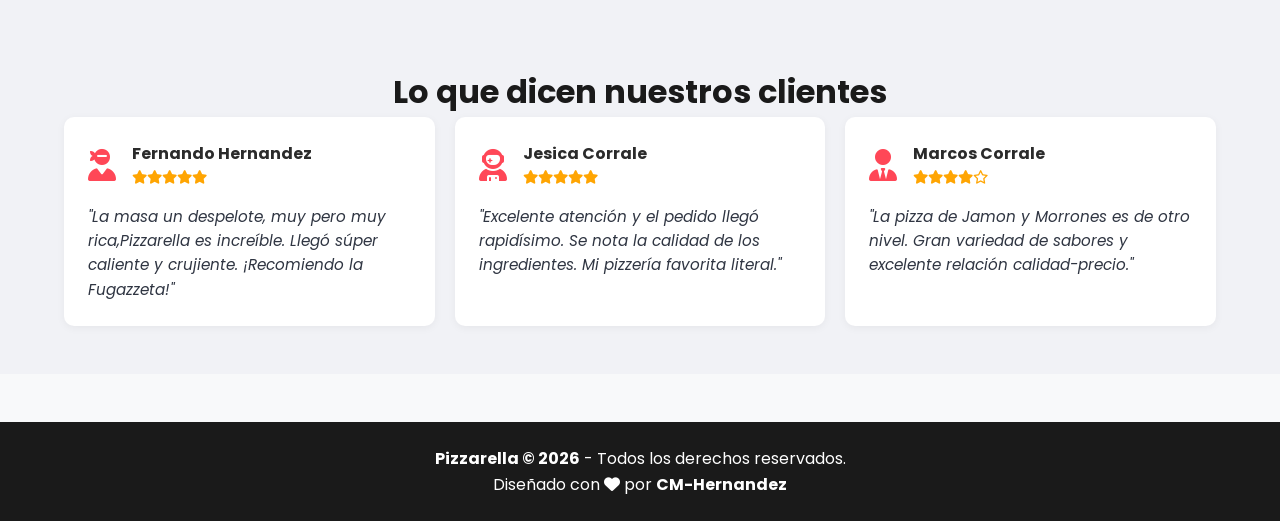
==== commit ae730c77: "modificacion en footer se modifico el footer" ====
--- a/index.html
+++ b/index.html
@@ -336,12 +336,6 @@
             ><strong>CM-Hernandez</strong></a
           >
         </p>
-
-        <div class="footer__socials">
-          <a href="#"><i class="fa-brands fa-instagram"></i></a>
-          <a href="#"><i class="fa-brands fa-facebook"></i></a>
-          <a href="#"><i class="fa-brands fa-whatsapp"></i></a>
-        </div>
       </div>
     </footer>
   </body>
--- a/css/styles.css
+++ b/css/styles.css
@@ -1,6 +1,11 @@
 /* ========================================================================== 
-   1. RESET Y CONFIGURACIÓN GENERAL (CLASE 3 Y 4) 
-   ========================================================================== */
+   1. RESET Y CONFIGURACIÓN GENERAL 
+   ========================================================================== */
+/* Usamos 62.5% para que 1rem equivalga a 10px, como nos enseñó la profe. */
+html {
+  font-size: 62.5%;
+}
+
 * {
   margin: 0;
   padding: 0;
@@ -9,13 +14,14 @@
 
 body {
   font-family: "Poppins", sans-serif;
+  font-size: 1.6rem;
   background-color: #f8f9fa;
   color: #2b2b2b;
   line-height: 1.6;
 }
 
 /* ========================================================================== 
-   2. ENCABEZADO Y BARRA DE NAVEGACIÓN - FLEXBOX (CLASE 6) 
+   2. ENCABEZADO Y BARRA DE NAVEGACIÓN - FLEXBOX 
    ========================================================================== */
 .header {
   background-color: #1a1a1a;
@@ -23,8 +29,8 @@
   display: flex; /* Flexbox para alinear logo y menú en la misma fila */
   justify-content: space-between; /* Logo a la izquierda, menú a la derecha */
   align-items: center; /* Alineación vertical al centro */
-  padding: 1rem 5%;
-  position: sticky; /* Cabecera fija al hacer scroll (Clase 5) */
+  padding: 1.6rem 5%;
+  position: sticky; /* Cabecera fija al hacer scroll  */
   top: 0;
   z-index: 1000;
   box-shadow: 0 2px 10px rgba(0, 0, 0, 0.3);
@@ -32,7 +38,7 @@
 
 .header__logo {
   color: #ff4757;
-  font-size: 1.8rem;
+  font-size: 2.88rem;
   font-weight: 700;
   text-decoration: none;
 }
@@ -40,7 +46,7 @@
 .nav__list {
   display: flex; /* Flexbox para alinear los ítems de lista horizontalmente */
   list-style: none; /* Quita los puntos/viñetas por defecto */
-  gap: 1.5rem; /* Espaciado uniforme entre botones */
+  gap: 2.4rem; /* Espaciado uniforme entre botones */
 }
 
 .nav__link {
@@ -59,12 +65,12 @@
 /* Botón de Carrito en la barra de navegación */
 .nav__link--cart {
   background-color: #ff4757;
-  padding: 0.4rem 0.9rem;
+  padding: 0.64rem 1.44rem;
   border-radius: 20px;
   color: #ffffff !important;
   display: inline-flex;
   align-items: center;
-  gap: 0.4rem;
+  gap: 0.64rem;
   transition: background-color 0.3s ease;
 }
 
@@ -73,7 +79,7 @@
 }
 
 /* ========================================================================== 
-   3. SECCIÓN HERO / BANNER PRINCIPAL (CLASE 5 Y 6) 
+   3. SECCIÓN HERO / BANNER PRINCIPAL 
    ========================================================================== */
 .hero {
   background: linear-gradient(rgba(0, 0, 0, 0.6), rgba(0, 0, 0, 0.6)), #2f3542;
@@ -83,25 +89,25 @@
   align-items: center;
   text-align: center;
   color: #ffffff;
-  padding: 0 1rem;
+  padding: 0 1.6rem;
 }
 
 .hero__title {
-  font-size: 2.8rem;
+  font-size: 4.48rem;
   color: #ffa502;
-  margin-bottom: 0.5rem;
+  margin-bottom: 0.8rem;
 }
 
 .hero__subtitle {
-  font-size: 1.2rem;
-  margin-bottom: 1.5rem;
+  font-size: 1.92rem;
+  margin-bottom: 2.4rem;
 }
 
 .hero__btn {
   display: inline-block;
   background-color: #ff4757;
   color: #ffffff;
-  padding: 0.8rem 2rem;
+  padding: 1.28rem 3.2rem;
   text-decoration: none;
   border-radius: 25px;
   font-weight: bold;
@@ -117,28 +123,28 @@
    ========================================================================== */
 .section-title {
   text-align: center;
-  font-size: 2rem;
+  font-size: 3.2rem;
   color: #1a1a1a;
-  margin-top: 2rem;
+  margin-top: 3.2rem;
 }
 
 .section-subtitle {
   text-align: center;
   color: #747d8c;
-  margin-bottom: 2rem;
+  margin-bottom: 3.2rem;
 }
 
 .page-container {
   max-width: 1200px;
-  margin: 2rem auto;
-  padding: 0 1rem;
-}
-
-/* ========================================================================== 
-   5. SECCIÓN PRODUCTOS - FLEXBOX 4 CARDS POR FILA EN DESKTOP (CLASE 6) 
+  margin: 3.2rem auto;
+  padding: 0 1.6rem;
+}
+
+/* ========================================================================== 
+   5. SECCIÓN PRODUCTOS - FLEXBOX 4 CARDS POR FILA EN DESKTOP  
    ========================================================================== */
 .productos {
-  padding: 2rem 5%;
+  padding: 3.2rem 5%;
 }
 
 .productos__container {
@@ -171,21 +177,21 @@
 }
 
 .card-producto__body {
-  padding: 1.2rem;
+  padding: 1.92rem;
   display: flex;
   flex-direction: column;
   flex-grow: 1;
 }
 
 .card-producto__titulo {
-  font-size: 1.2rem;
-  margin-bottom: 0.5rem;
+  font-size: 1.92rem;
+  margin-bottom: 0.8rem;
 }
 
 .card-producto__descripcion {
-  font-size: 0.88rem;
+  font-size: 1.408rem;
   color: #57606f;
-  margin-bottom: 1rem;
+  margin-bottom: 1.6rem;
   flex-grow: 1;
 }
 
@@ -196,7 +202,7 @@
 }
 
 .card-producto__precio {
-  font-size: 1.2rem;
+  font-size: 1.92rem;
   font-weight: 700;
   color: #2f3542;
 }
@@ -205,7 +211,7 @@
   background-color: #2ed573;
   color: #ffffff;
   border: none;
-  padding: 0.5rem 0.8rem;
+  padding: 0.8rem 1.28rem;
   border-radius: 6px;
   cursor: pointer;
   font-weight: 600;
@@ -217,11 +223,11 @@
 }
 
 /* ========================================================================== 
-   6. SECCIÓN RESEÑAS - CSS GRID (CLASE 6) 
+   6. SECCIÓN RESEÑAS - CSS GRID 
    ========================================================================== */
 .resenas {
   background-color: #f1f2f6;
-  padding: 3rem 5%;
+  padding: 4.8rem 5%;
 }
 
 .resenas__grid {
@@ -234,7 +240,7 @@
 
 .card-resena {
   background-color: #ffffff;
-  padding: 1.5rem;
+  padding: 2.4rem;
   border-radius: 10px;
   box-shadow: 0 2px 8px rgba(0, 0, 0, 0.05);
 }
@@ -242,52 +248,52 @@
 .card-resena__header {
   display: flex;
   align-items: center;
-  gap: 1rem;
-  margin-bottom: 1rem;
+  gap: 1.6rem;
+  margin-bottom: 1.6rem;
 }
 
 .card-resena__avatar {
-  font-size: 2rem;
+  font-size: 3.2rem;
   color: #ff4757;
 }
 
 .card-resena__stars {
   color: #ffa502;
-  font-size: 0.85rem;
+  font-size: 1.36rem;
 }
 
 .card-resena__texto {
   font-style: italic;
-  font-size: 0.95rem;
+  font-size: 1.52rem;
   color: #2f3542;
 }
 
 /* ========================================================================== 
-   7. FORMULARIO Y UBICACIÓN (CLASE 4) 
+   7. FORMULARIO Y UBICACIÓN 
    ========================================================================== */
 .contacto__form {
   background: #ffffff;
-  padding: 2rem;
+  padding: 3.2rem;
   border-radius: 12px;
   max-width: 600px;
-  margin: 0 auto 2rem auto;
+  margin: 0 auto 3.2rem auto;
   box-shadow: 0 4px 15px rgba(0, 0, 0, 0.05);
 }
 
 .form-group {
-  margin-bottom: 1.2rem;
+  margin-bottom: 1.92rem;
 }
 
 .form-group label {
   display: block;
-  margin-bottom: 0.4rem;
+  margin-bottom: 0.64rem;
   font-weight: 600;
 }
 
 .form-group input,
 .form-group textarea {
   width: 100%;
-  padding: 0.8rem;
+  padding: 1.28rem;
   border: 1px solid #ced6e0;
   border-radius: 6px;
   font-family: inherit;
@@ -298,30 +304,30 @@
   color: #ffffff;
   border: none;
   width: 100%;
-  padding: 0.9rem;
+  padding: 1.44rem;
   border-radius: 6px;
-  font-size: 1rem;
+  font-size: 1.6rem;
   font-weight: bold;
   cursor: pointer;
 }
 
 .ubicacion {
   text-align: center;
-  margin-top: 2rem;
-}
-
-/* ========================================================================== 
-   8. SOBRE NOSOTROS Y MULTIMEDIA (CLASE 2 Y 6) 
+  margin-top: 3.2rem;
+}
+
+/* ========================================================================== 
+   8. SOBRE NOSOTROS Y MULTIMEDIA 
    ========================================================================== */
 .historia__grid {
   display: flex;
   gap: 20px;
-  margin-top: 2rem;
+  margin-top: 3.2rem;
 }
 
 .card-info {
   background: #ffffff;
-  padding: 1.5rem;
+  padding: 2.4rem;
   border-radius: 8px;
   text-align: center;
   flex: 1;
@@ -329,16 +335,16 @@
 }
 
 .card-info__icon {
-  font-size: 2rem;
+  font-size: 3.2rem;
   color: #ffa502;
-  margin-bottom: 0.5rem;
+  margin-bottom: 0.8rem;
 }
 
 /* Contenedor del video en Flexbox */
 .video-wrapper {
   display: flex;
   justify-content: center;
-  margin-top: 1.5rem;
+  margin-top: 2.4rem;
   width: 100%;
 }
 
@@ -351,35 +357,21 @@
 }
 
 /* ========================================================================== 
-   9. PIE DE PÁGINA (FOOTER) (CLASE 1 Y 3) 
+   9. PIE DE PÁGINA (FOOTER) (CLASE 
    ========================================================================== */
 .footer {
   background-color: #1a1a1a;
   color: #ffffff;
   width: 100%;
   text-align: center;
-  padding: 1.5rem;
-  margin-top: 3rem;
+  padding: 2.4rem;
+  margin-top: 4.8rem;
 }
 
 .footer__content {
   overflow-wrap: anywhere;
 }
 
-.footer__socials {
-  margin-top: 0.8rem;
-}
-
-.footer__socials a {
-  color: #ffffff;
-  font-size: 1.4rem;
-  margin: 0 0.5rem;
-  transition: color 0.3s;
-}
-
-.footer__socials a:hover {
-  color: #ff4757;
-}
 /* Estilo para el enlace con tu nombre */
 .footer__author a {
   color: #ffffff;
@@ -393,7 +385,7 @@
 }
 
 /* ========================================================================== 
-   10. MEDIA QUERIES - DISEÑO RESPONSIVO (CLASE 7) 
+   10. MEDIA QUERIES - DISEÑO RESPONSIVO
    ========================================================================== */
 
 /* Tablets / Pantallas medianas (hasta 992px) */
@@ -415,7 +407,7 @@
 @media (max-width: 860px) {
   .header {
     flex-direction: column;
-    gap: 0.8rem;
+    gap: 1.28rem;
   }
 
   .nav {
@@ -425,26 +417,26 @@
   .nav__list {
     flex-wrap: wrap;
     justify-content: center;
-    gap: 0.8rem 1.2rem;
-  }
-}
-
-/* Celulares / Pantallas pequeñas (hasta 600px) - CORREGIDO */
+    gap: 1.28rem 1.92rem;
+  }
+}
+
+/* Celulares / Pantallas pequeñas (hasta 600px) */
 @media (max-width: 600px) {
   /* El header cambia de fila a columna */
   .header {
-    padding: 1rem;
+    padding: 1.6rem;
   }
 
   /* La lista del menú se ordena verticalmente centrada */
   .nav__list {
     flex-direction: column;
     align-items: center;
-    gap: 0.8rem;
+    gap: 1.28rem;
   }
 
   .hero__title {
-    font-size: 2rem;
+    font-size: 3.2rem;
   }
 
   /* Cards a 1 por fila llenando el ancho */
